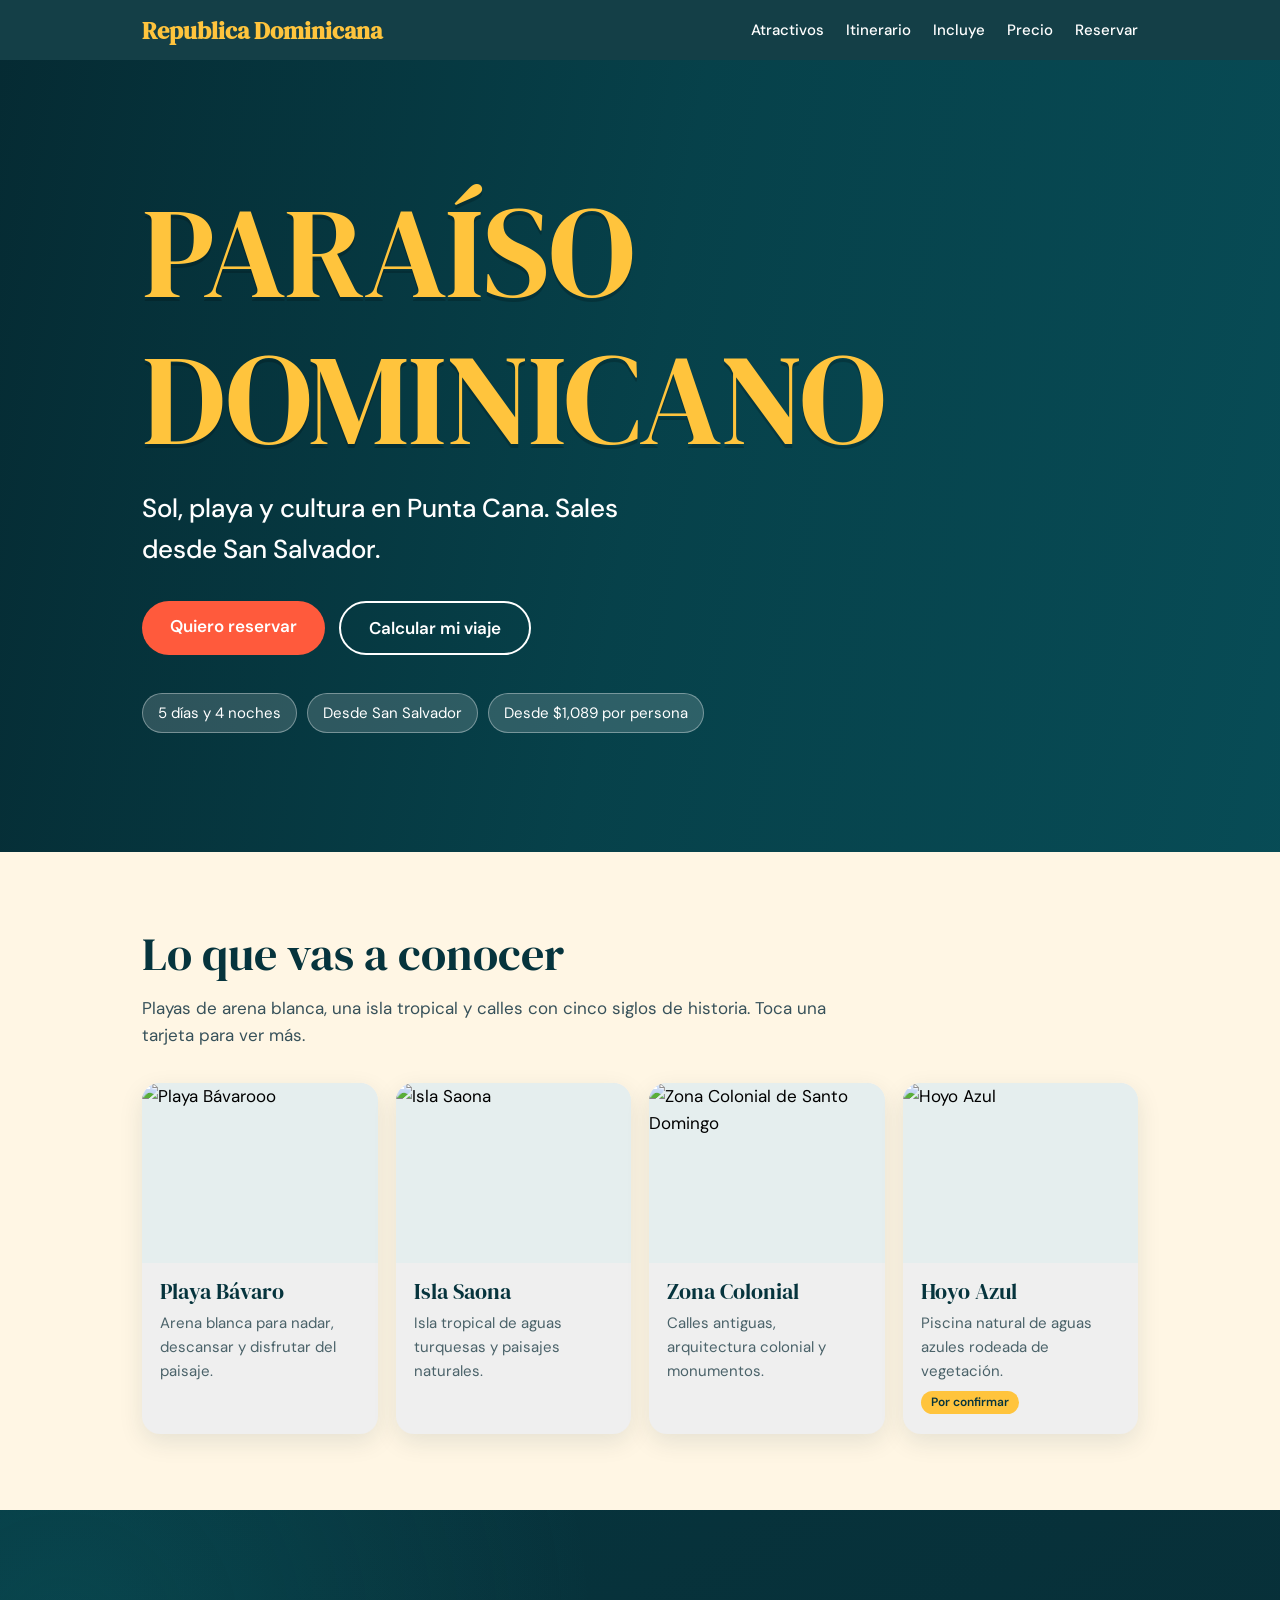
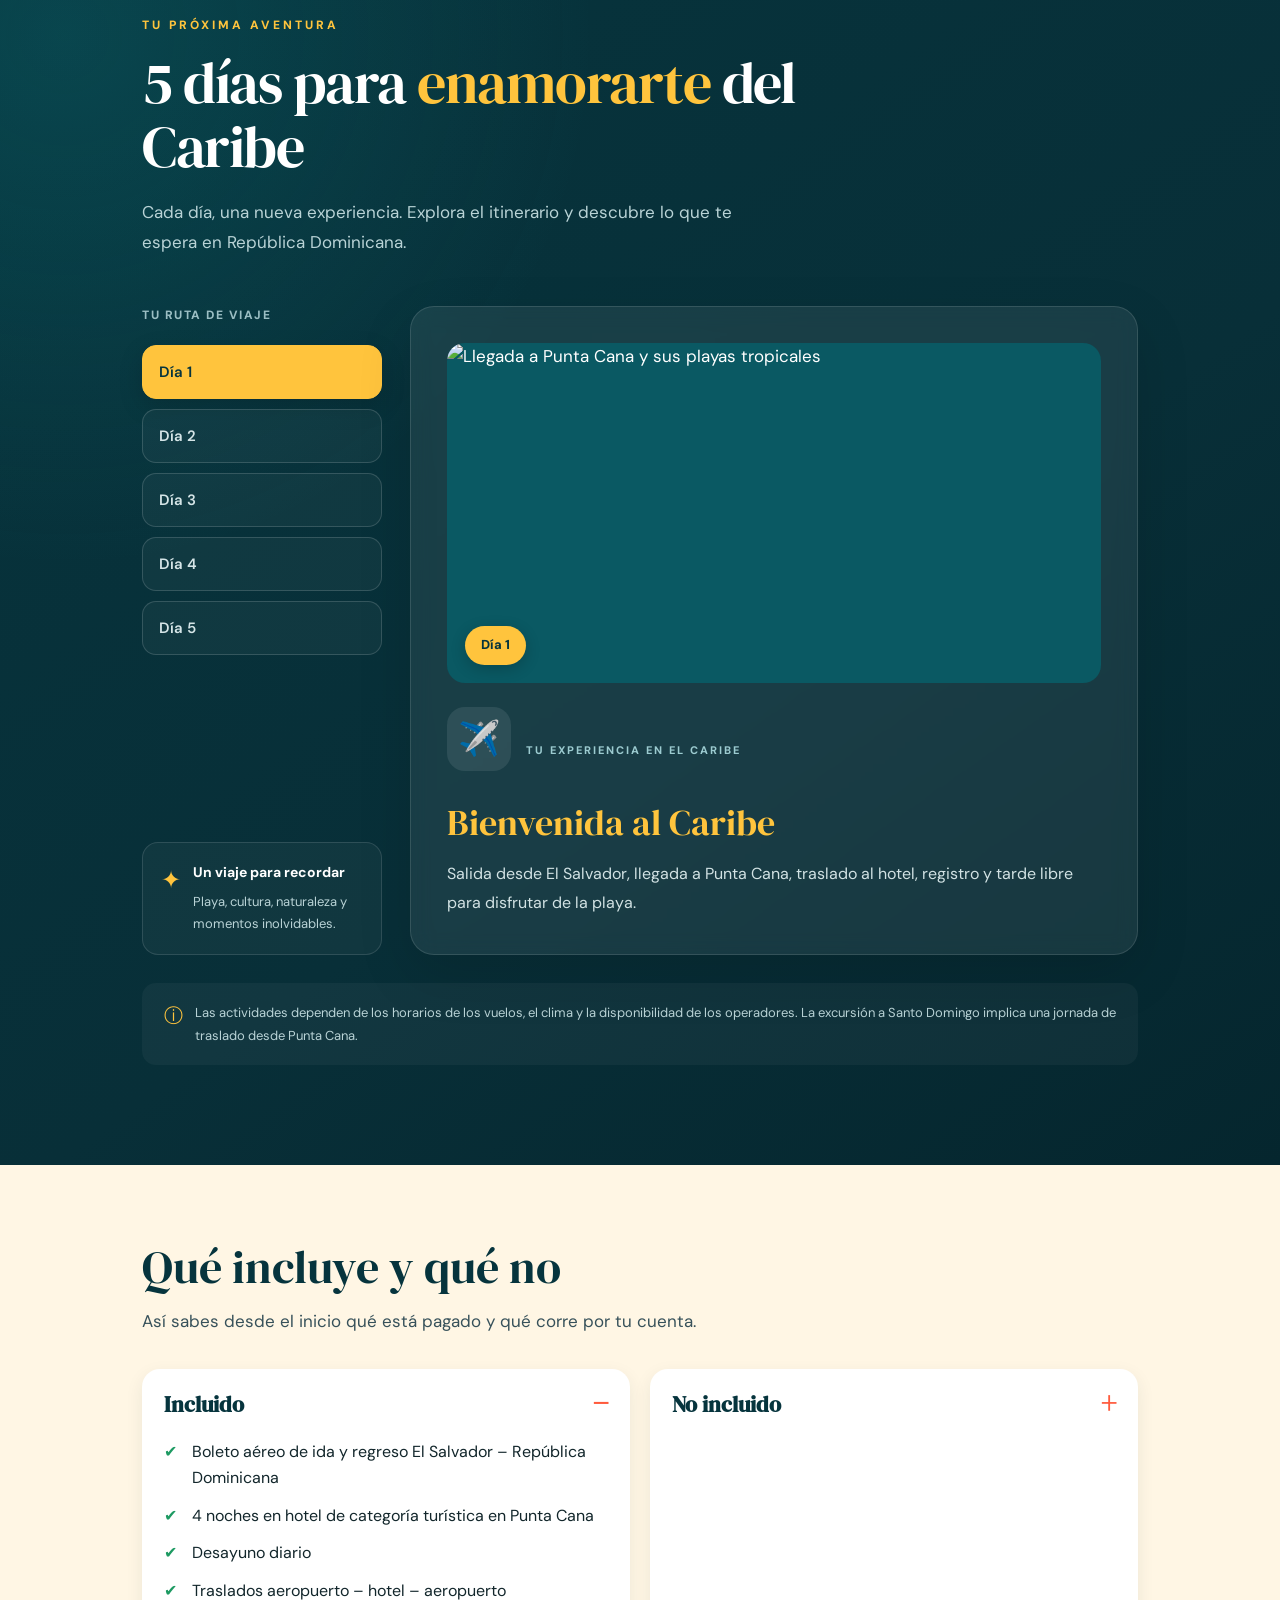
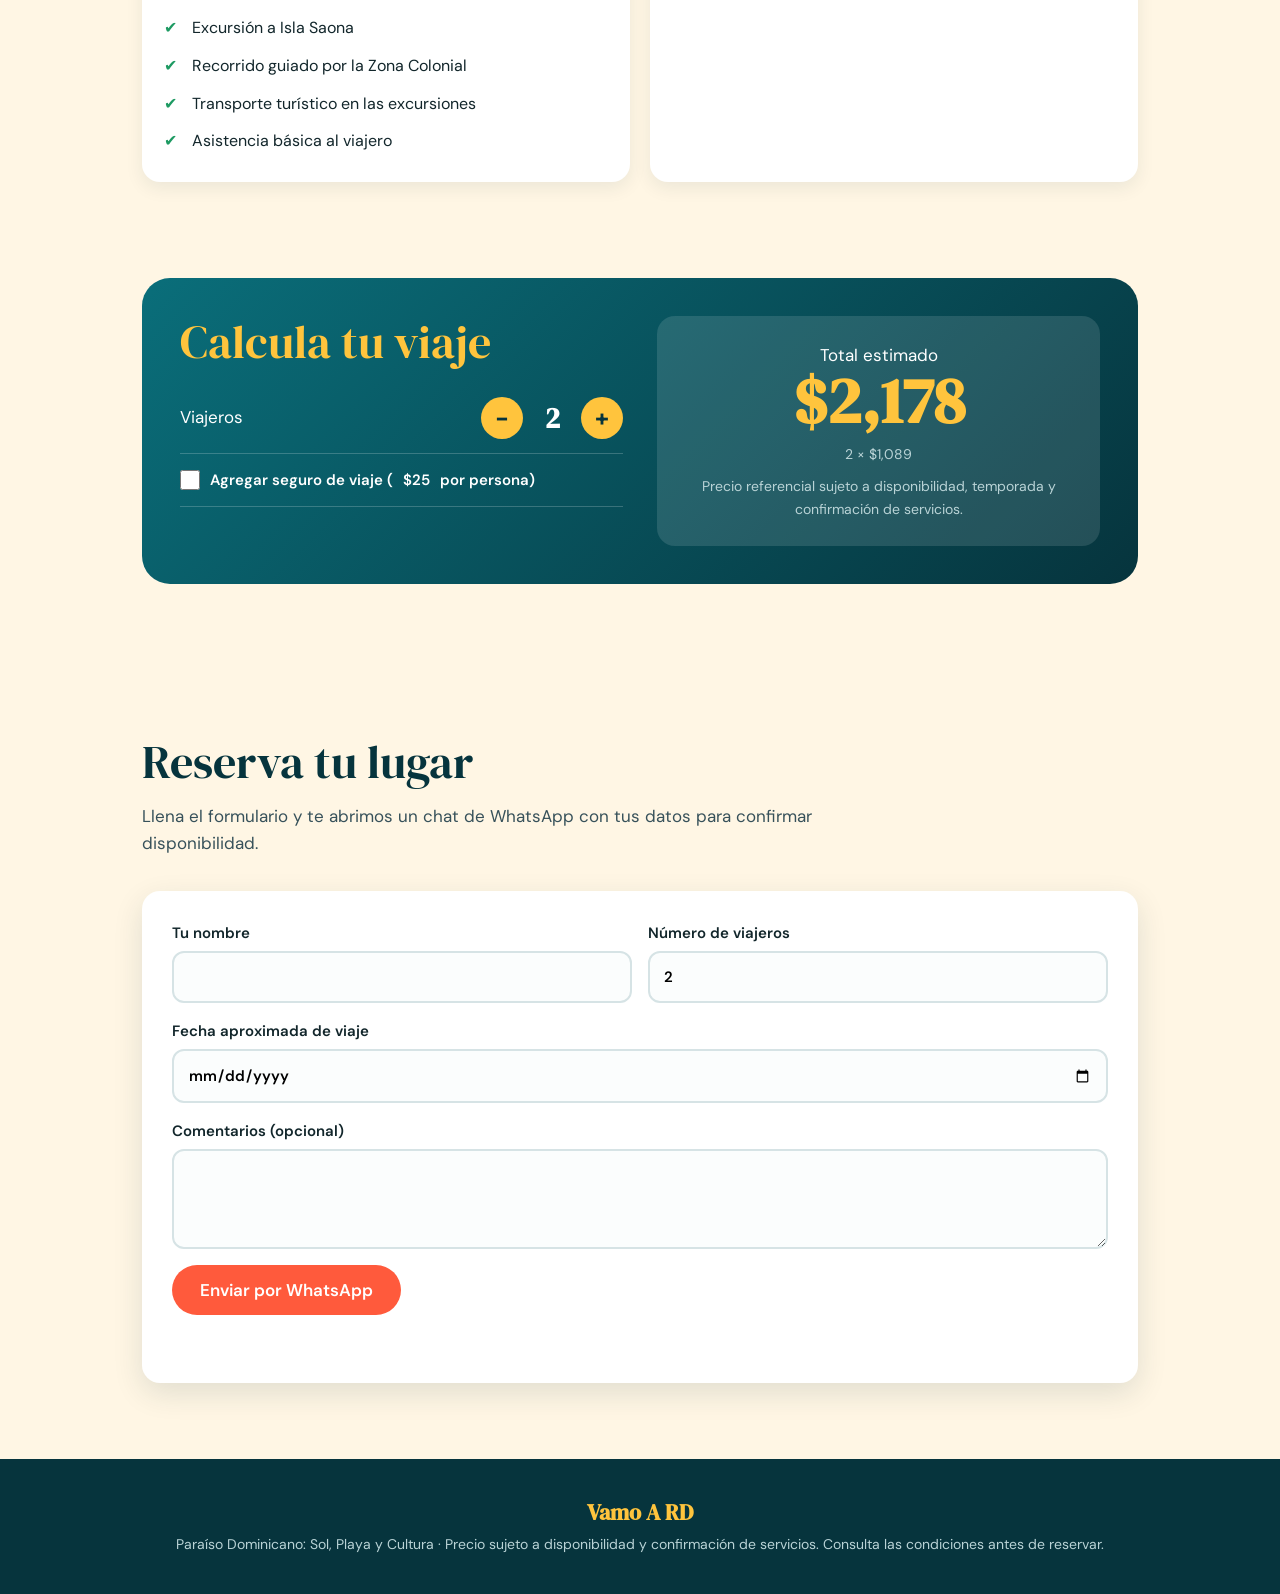
==== paraiso_dominicano.html @ 590156fb "segundo cambio" ====
<!DOCTYPE html>
<html lang="es">

<head>


  <link rel="preconnect" href="https://fonts.googleapis.com">
  <link rel="preconnect" href="https://fonts.gstatic.com" crossorigin>

  <link
    href="https://fonts.googleapis.com/css2?family=DM+Sans:wght@400;500;600;700;800&family=DM+Serif+Display:ital@0;1&display=swap"
    rel="stylesheet">


  <meta charset="utf-8">
  <meta name="viewport" content="width=device-width, initial-scale=1">
  <title>Vamo A RD | Paraíso Dominicano: Sol, Playa y Cultura</title>
  <meta name="description"
    content="5 días y 4 noches en Punta Cana: Playa Bávaro, Isla Saona y la Zona Colonial de Santo Domingo. Salida desde San Salvador.">
  <link rel="preconnect" href="https://fonts.googleapis.com">
  <link rel="preconnect" href="https://fonts.gstatic.com" crossorigin>
  <link
    href="https://fonts.googleapis.com/css2?family=Bricolage+Grotesque:opsz,wght@12..96,500;12..96,800&family=Figtree:wght@400;500;600&display=swap"
    rel="stylesheet">
  <style>
:root{
  --sea:#0a6e7a; --deep:#06343d; --sand:#fff6e4; --coral:#ff5a3c; --sun:#ffc43d; --ink:#12262b; --white:#fff;
  --r:18px;

  --f-heading: 'DM Serif Display', serif;
  --f-body: 'DM Sans', sans-serif;
}
*{box-sizing:border-box;margin:0}
html{scroll-behavior:smooth}
body{font-family:var(--f-body);color:var(--ink);background:var(--sand);line-height:1.6;font-size:17px}
h1,h2,h3{font-family:var(--f-heading);line-height:1.1}
a{color:inherit}
:focus-visible{outline:3px solid var(--coral);outline-offset:3px}
.wrap{max-width:1040px;margin:0 auto;padding:0 22px}
section{padding:76px 0}
h2{font-size:clamp(30px,5vw,46px);color:var(--deep);margin-bottom:14px;font-weight:800}
.lead{max-width:60ch;margin-bottom:34px;color:#37515a}
.btn{display:inline-block;background:var(--coral);color:#fff;font:600 17px var(--f-body);padding:14px 28px;border:0;border-radius:99px;cursor:pointer;text-decoration:none;transition:transform .15s,background .15s}
.btn:hover{transform:translateY(-2px);background:#e84727}
.btn.alt{background:transparent;border:2px solid #fff}
.btn.alt:hover{background:rgba(255,255,255,.15)}

/* nav */
nav{position:sticky;top:0;z-index:20;background:rgba(6,52,61,.94);backdrop-filter:blur(8px)}
nav .wrap{display:flex;align-items:center;justify-content:space-between;height:60px}
.logo{font:800 24px var(--f-heading);color:var(--sun);text-decoration:none}
nav ul{display:flex;gap:22px;list-style:none;padding:0}
nav ul a{color:#fff;text-decoration:none;font-weight:500;font-size:15px}
nav ul a:hover{color:var(--sun)}
@media(max-width:640px){nav ul li:not(:last-child){display:none}}

/* hero */
/* Hero con imagen de fondo */
.hero {
  color: #fff;
  padding: 0;
  min-height: 88vh;
  display: flex;
  align-items: center;

  background:
    linear-gradient(
      100deg,
      rgba(4, 24, 31, 0.78) 0%,
      rgba(4, 35, 42, 0.60) 50%,
      rgba(4, 24, 31, 0.40) 100%
    ),
    url('https://i.postimg.cc/SNchTGch/img2.jpgd') center center / cover no-repeat;

  background-color: var(--sea);
  background-attachment: scroll;
}

.hero .wrap {
  width: 100%;
  padding-top: 70px;
  padding-bottom: 70px;
}

.hero .wrap {
  padding-top: 70px;
  padding-bottom: 70px;
}

.hero h1 {
  font-size: clamp(54px, 12vw, 128px);
  font-weight: 800;
  letter-spacing: -0.03em;
  color: var(--sun);
  text-shadow: 0 4px 0 rgba(0, 0, 0, 0.18);
}

.hero p.sub {
  font-size: clamp(19px, 3vw, 26px);
  max-width: 30ch;
  margin: 14px 0 30px;
  font-weight: 500;
}

.hero .cta {
  display: flex;
  gap: 14px;
  flex-wrap: wrap;
}

.facts {
  display: flex;
  gap: 10px;
  flex-wrap: wrap;
  margin-top: 38px;
}

.facts span {
  background: rgba(255, 255, 255, 0.16);
  border: 1px solid rgba(255, 255, 255, 0.35);
  padding: 7px 15px;
  border-radius: 99px;
  font-size: 15px;
}

/* Atractivos */
.cards {
  display: grid;
  grid-template-columns: repeat(auto-fit, minmax(220px, 1fr));
  gap: 18px;
}

.card {
  border-radius: var(--r);
  overflow: hidden;
  box-shadow: 0 8px 24px rgba(6, 52, 61, 0.1);
  cursor: pointer;
  border: 0;
  text-align: left;
  font: inherit;
  padding: 0;
  transition: transform 0.2s;
  width: 100%;
  display: flex;
  flex-direction: column;
}

.card:hover {
  transform: translateY(-5px);
}

/* Contenedor de la imagen */
.card .pic {
  width: 100%;
  height: 180px;
  overflow: hidden;
  background-color: #e5eeee;
}

/* Imagen adaptable */
.card .pic img {
  display: block;
  width: 100%;
  height: 100%;
  object-fit: cover;
  object-position: center;
  transition: transform 0.4s ease;
}

/* Efecto al pasar el cursor */
.card:hover .pic img {
  transform: scale(1.05);
}

.card .txt {
  padding: 16px 18px 20px;
}

.card h3 {
  font-size: 22px;
  color: var(--deep);
}

.card p {
  font-size: 15px;
  color: #4a6269;
  margin-top: 6px;
}

.card .more {
  max-height: 0;
  overflow: hidden;
  transition: max-height 0.35s;
  font-size: 14px;
  color: var(--sea);
  font-weight: 500;
}

.card.open .more {
  max-height: 90px;
  margin-top: 10px;
}

.tag {
  display: inline-block;
  font-size: 12px;
  background: var(--sun);
  color: var(--deep);
  padding: 2px 10px;
  border-radius: 99px;
  font-weight: 600;
  margin-top: 8px;
}

/* Adaptación para móviles */
@media (max-width: 480px) {
  .cards {
    grid-template-columns: 1fr;
  }

  .card .pic {
    height: 200px;
  }
}


/* Imagen del itinerario */
.day-view {
  display: grid;
  grid-template-columns: minmax(0, 1fr);
  gap: 24px;
}

.day-image-wrap {
  position: relative;
  width: 100%;
  height: clamp(200px, 32vw, 340px);
  overflow: hidden;
  border-radius: 18px;
  background: #0a5963;
}

.day-image {
  display: block;
  width: 100%;
  height: 100%;
  object-fit: cover;
  object-position: center;
  transition: transform 0.5s ease;
}

.day-image-wrap:hover .day-image {
  transform: scale(1.04);
}

.day-badge {
  position: absolute;
  left: 18px;
  bottom: 18px;
  padding: 9px 16px;
  border-radius: 30px;
  background: var(--sun);
  color: var(--deep);
  font-size: 13px;
  font-weight: 800;
  box-shadow: 0 4px 15px rgba(0, 0, 0, 0.2);
}

.day-content .emoji {
  display: inline-flex;
  vertical-align: middle;
  margin: 0 10px 12px 0;
}

.day-kicker {
  color: #9ccbd0;
  font-size: 11px;
  font-weight: 800;
  letter-spacing: 2px;
}

.day-content h3 {
  margin-top: 8px;
}

.day-content p {
  max-width: 700px;
}

/* En pantallas pequeñas */
@media (max-width: 480px) {
  .day-view {
    gap: 18px;
  }

  .day-image-wrap {
    height: 210px;
    border-radius: 14px;
  }

  .day-badge {
    left: 12px;
    bottom: 12px;
  }
}

/* ===== ITINERARIO ===== */

.itin {
  position: relative;
  overflow: hidden;
  padding: 100px 0;
  color: #fff;
  background:
    radial-gradient(
      circle at 5% 10%,
      rgba(22, 165, 168, 0.16),
      transparent 32%
    ),
    linear-gradient(145deg, #06343d, #082f38 60%, #05262e);
}

/* Encabezado */
.itin-header {
  max-width: 700px;
  margin-bottom: 48px;
}

.itin-label {
  display: inline-block;
  color: var(--sun);
  font-size: 12px;
  font-weight: 800;
  letter-spacing: 3px;
  margin-bottom: 16px;
}

.itin h2 {
  color: #fff;
  font-size: clamp(34px, 5vw, 58px);
  line-height: 1.1;
  margin-bottom: 18px;
  letter-spacing: -1.5px;
}

.itin h2 span {
  color: var(--sun);
}

.itin .lead {
  color: #b9d3d6;
  font-size: 17px;
  line-height: 1.8;
  max-width: 600px;
}

/* Distribución */
.itin-layout {
  display: grid;
  grid-template-columns: 240px minmax(0, 1fr);
  gap: 28px;
  align-items: stretch;
}

/* Panel lateral */
.itin-sidebar {
  display: flex;
  flex-direction: column;
  gap: 20px;
}

.itin-select-label {
  color: #9bbec3;
  font-size: 12px;
  font-weight: 800;
  letter-spacing: 1.5px;
  margin: 0;
}

/* Botones de los días */
.tabs {
  display: flex;
  flex-direction: column;
  gap: 10px;
  margin: 0;
}

.tabs button {
  width: 100%;
  display: flex;
  align-items: center;
  justify-content: flex-start;
  gap: 12px;
  padding: 16px;
  border: 1px solid rgba(255, 255, 255, 0.15);
  border-radius: 14px;
  background: rgba(255, 255, 255, 0.04);
  color: #d5e5e7;
  font: 600 15px var(--f-body);
  cursor: pointer;
  text-align: left;
  transition: 0.25s ease;
}

.tabs button:hover {
  background: rgba(255, 255, 255, 0.09);
  border-color: rgba(255, 255, 255, 0.35);
  transform: translateX(3px);
}

.tabs button[aria-selected="true"] {
  background: var(--sun);
  color: var(--deep);
  border-color: var(--sun);
  box-shadow: 0 8px 25px rgba(0, 0, 0, 0.15);
}

/* Tarjeta informativa lateral */
.itin-tip {
  display: flex;
  gap: 12px;
  padding: 18px;
  margin-top: auto;
  border: 1px solid rgba(255, 255, 255, 0.12);
  border-radius: 16px;
  background: rgba(255, 255, 255, 0.04);
}

.itin-tip-icon {
  color: var(--sun);
  font-size: 24px;
}

.itin-tip strong {
  display: block;
  font-size: 14px;
  margin-bottom: 8px;
}

.itin-tip p {
  color: #b9d3d6;
  font-size: 13px;
  line-height: 1.7;
  margin: 0;
}

/* Contenido del día */
.panel {
  min-width: 0;
  min-height: 350px;
  padding: 36px;
  border: 1px solid rgba(255, 255, 255, 0.12);
  border-radius: 24px;
  background: rgba(255, 255, 255, 0.07);
  box-shadow: 0 20px 55px rgba(0, 0, 0, 0.12);
  backdrop-filter: blur(10px);
}

.panel h3 {
  color: var(--sun);
  font-size: clamp(26px, 3vw, 36px);
  line-height: 1.2;
  margin-bottom: 16px;
}

.panel p {
  color: #d2e2e4;
  font-size: 16px;
  line-height: 1.8;
}

.panel .emoji {
  display: inline-flex;
  align-items: center;
  justify-content: center;
  width: 64px;
  height: 64px;
  margin-bottom: 22px;
  border-radius: 18px;
  background: rgba(255, 255, 255, 0.09);
  font-size: 34px;
}

/* Nota inferior */
.itin-footer {
  display: flex;
  align-items: flex-start;
  gap: 12px;
  margin-top: 28px;
  padding: 18px 22px;
  border-radius: 14px;
  background: rgba(255, 255, 255, 0.04);
}

.itin-footer-icon {
  color: var(--sun);
  font-size: 19px;
}

.note,
.itin-footer p {
  color: #b9d3d6;
  font-size: 13px;
  line-height: 1.8;
  margin: 0;
}

/* Tabletas */
@media (max-width: 850px) {
  .itin {
    padding: 75px 0;
  }

  .itin-layout {
    grid-template-columns: 1fr;
    gap: 22px;
  }

  .tabs {
    flex-direction: row;
    flex-wrap: wrap;
  }

  .tabs button {
    width: auto;
    flex: 1 1 100px;
    justify-content: center;
  }

  .itin-tip {
    margin-top: 0;
  }

  .panel {
    padding: 28px;
  }
}

/* Móviles */
@media (max-width: 480px) {
  .itin {
    padding: 60px 0;
  }

  .itin-header {
    margin-bottom: 30px;
  }

  .itin h2 {
    letter-spacing: -0.8px;
  }

  .itin .lead {
    font-size: 15px;
  }

  .tabs {
    display: grid;
    grid-template-columns: repeat(3, minmax(0, 1fr));
    gap: 8px;
  }

  .tabs button {
    min-width: 0;
    padding: 12px 6px;
    font-size: 13px;
    border-radius: 11px;
  }

  .panel {
    min-height: 280px;
    padding: 22px 18px;
    border-radius: 18px;
  }

  .panel h3 {
    font-size: 27px;
  }

  .panel p {
    font-size: 14px;
  }

  .itin-footer {
    padding: 15px;
  }
}


/* incluye */
.two{display:grid;grid-template-columns:repeat(auto-fit,minmax(280px,1fr));gap:20px}
details{background:#fff;border-radius:var(--r);padding:6px 22px;box-shadow:0 6px 18px rgba(6,52,61,.08)}
summary{cursor:pointer;font:700 22px var(--f-heading);padding:14px 0;color:var(--deep);list-style:none}
summary::-webkit-details-marker{display:none}
summary::after{content:'+';float:right;color:var(--coral);font-size:28px;line-height:1}
details[open] summary::after{content:'−'}
details ul{padding:0 0 16px;list-style:none}
details li{padding:6px 0 6px 28px;position:relative;font-size:16px}
details.yes li::before{content:'✔';position:absolute;left:0;color:#1d9a62}
details.no li::before{content:'✕';position:absolute;left:0;color:var(--coral)}

/* calculadora */
.calc{background:linear-gradient(135deg,var(--sea),var(--deep));color:#fff;border-radius:28px;padding:38px;display:grid;grid-template-columns:1fr 1fr;gap:34px}
@media(max-width:760px){.calc{grid-template-columns:1fr;padding:26px}}
.calc h2{color:var(--sun)}
.row{display:flex;align-items:center;justify-content:space-between;gap:12px;padding:14px 0;border-bottom:1px solid rgba(255,255,255,.2)}
.step{display:flex;align-items:center;gap:14px}
.step button{width:42px;height:42px;border-radius:50%;border:0;background:var(--sun);color:var(--deep);font:800 24px var(--f-body);cursor:pointer}
.step output{font:800 28px var(--f-heading);min-width:30px;text-align:center}
.check{display:flex;gap:10px;align-items:center;cursor:pointer}
.check input{width:20px;height:20px;accent-color:var(--coral)}
.total{background:rgba(255,255,255,.12);border-radius:var(--r);padding:26px;align-self:center;text-align:center}
.total .big{font:800 clamp(44px,8vw,64px) var(--f-heading);color:var(--sun);line-height:1}
.total small{display:block;margin-top:10px;color:#b9d3d6;font-size:14px}

/* reserva */
form{background:#fff;border-radius:var(--r);padding:30px;box-shadow:0 10px 30px rgba(6,52,61,.12);display:grid;gap:16px;grid-template-columns:1fr 1fr}
form .full{grid-column:1/-1}
@media(max-width:640px){form{grid-template-columns:1fr}}
label{font-weight:600;font-size:15px;display:grid;gap:6px}
input[type=text],input[type=number],input[type=date],textarea{font:inherit;padding:12px 14px;border:2px solid #d6e3e5;border-radius:12px;background:#fbfdfd}
input:focus,textarea:focus{border-color:var(--sea);outline:none}
.msg{font-size:15px;color:#1d7a52;font-weight:600;min-height:22px}
.err{color:var(--coral)}

footer{background:var(--deep);color:#b9d3d6;padding:38px 0;font-size:14px;text-align:center}
footer strong{color:var(--sun);font:800 22px var(--f-heading);display:block;margin-bottom:6px}
@media(prefers-reduced-motion:reduce){*{transition:none!important;scroll-behavior:auto!important}}

/* Tipografía general */
body {
  font-family: var(--f-body);
}

/* Títulos */
h1,
h2,
h3 {
  font-family: var(--f-heading);
  font-weight: 400;
  line-height: 1.15;
}

/* Portada */
.hero h1 {
  font-family: var(--f-heading);
  font-weight: 400;
  letter-spacing: -1px;
}

/* Encabezados de secciones */
.itin h2,
.itin .panel h3,
.card h3 {
  font-family: var(--f-heading);
  font-weight: 400;
}

/* Textos, botones y formularios */
p,
a,
button,
input,
textarea,
select {
  font-family: var(--f-body);
}
</style>
</head>

<body>

  <nav>
    <div class="wrap">
      <a class="logo" href="#inicio">Republica Dominicana</a>
      <ul>
        <li><a href="#atractivos">Atractivos</a></li>
        <li><a href="#itinerario">Itinerario</a></li>
        <li><a href="#incluye">Incluye</a></li>
        <li><a href="#precio">Precio</a></li>
        <li><a href="#reservar">Reservar</a></li>
      </ul>
    </div>
  </nav>

  <header class="hero" id="inicio">
    <div class="wrap">
      <h1>PARAÍSO DOMINICANO</h1>
      <p class="sub">Sol, playa y cultura en Punta Cana. Sales desde San Salvador.</p>
      <div class="cta">
        <a class="btn" href="#reservar">Quiero reservar</a>
        <a class="btn alt" href="#precio">Calcular mi viaje</a>
      </div>
      <div class="facts">
        <span>5 días y 4 noches</span>
        <span>Desde San Salvador</span>
        <span>Desde $1,089 por persona</span>
      </div>
    </div>
  </header>

  <section id="atractivos">
    <div class="wrap">
      <h2>Lo que vas a conocer</h2>

      <p class="lead">
        Playas de arena blanca, una isla tropical y calles con cinco siglos
        de historia. Toca una tarjeta para ver más.
      </p>

      <div class="cards" id="cards">

        <button class="card">
          <div class="pic">
            <img src="https://i.ibb.co/Fb734fbS/img3.jpg" alt="Playa Bávarooo">
          </div>
          <div class="txt">
            <h3>Playa Bávaro</h3>
            <p>Arena blanca para nadar, descansar y disfrutar del paisaje.</p>
            <div class="more">
              Día 2: actividades recreativas y tiempo libre frente al mar.
            </div>
          </div>
        </button>

        <button class="card">
          <div class="pic">
            <img src="https://i.ibb.co/PGpk5X5L/img1.jpg" alt="Isla Saona">
          </div>
          <div class="txt">
            <h3>Isla Saona</h3>
            <p>Isla tropical de aguas turquesas y paisajes naturales.</p>
            <div class="more">
              Día 3: excursión de día completo en embarcación, con almuerzo incluido.
            </div>
          </div>
        </button>

        <button class="card">
          <div class="pic">
            <img src="https://i.ibb.co/PzcPVJXF/img4.jpg" alt="Zona Colonial de Santo Domingo">
          </div>
          <div class="txt">
            <h3>Zona Colonial</h3>
            <p>Calles antiguas, arquitectura colonial y monumentos.</p>
            <div class="more">
              Día 4: recorrido guiado por Santo Domingo, su historia y su gastronomía.
            </div>
          </div>
        </button>

        <button class="card">
          <div class="pic">
            <img src="https://i.ibb.co/WNT9d5PV/img2.jpg" alt="Hoyo Azul">
          </div>
          <div class="txt">
            <h3>Hoyo Azul</h3>
            <p>Piscina natural de aguas azules rodeada de vegetación.</p>
            <div class="more">
              Atractivo de la zona. Se confirma su inclusión según el itinerario.
            </div>
            <span class="tag">Por confirmar</span>
          </div>
        </button>

      </div>
    </div>
  </section>


  <section class="itin" id="itinerario">
    <div class="wrap">

      <div class="itin-header">
        <span class="itin-label">TU PRÓXIMA AVENTURA</span>
        <h2>5 días para <span>enamorarte</span> del Caribe</h2>
        <p class="lead">
          Cada día, una nueva experiencia. Explora el itinerario
          y descubre lo que te espera en República Dominicana.
        </p>
      </div>

      <div class="itin-layout">

        <div class="itin-sidebar">
          <p class="itin-select-label">TU RUTA DE VIAJE</p>

          <div class="tabs" role="tablist" id="tabs" aria-label="Días del itinerario">
          </div>

          <div class="itin-tip">
            <span class="itin-tip-icon">✦</span>
            <div>
              <strong>Un viaje para recordar</strong>
              <p>Playa, cultura, naturaleza y momentos inolvidables.</p>
            </div>
          </div>
        </div>

        <div class="panel" id="panel" role="tabpanel" aria-live="polite">
        </div>

      </div>

      <div class="itin-footer">
        <span class="itin-footer-icon">ⓘ</span>
        <p>
          Las actividades dependen de los horarios de los vuelos,
          el clima y la disponibilidad de los operadores. La excursión
          a Santo Domingo implica una jornada de traslado desde Punta Cana.
        </p>
      </div>

    </div>
  </section>

  <section id="incluye">
    <div class="wrap">
      <h2>Qué incluye y qué no</h2>
      <p class="lead">Así sabes desde el inicio qué está pagado y qué corre por tu cuenta.</p>
      <div class="two">
        <details class="yes" open>
          <summary>Incluido</summary>
          <ul>
            <li>Boleto aéreo de ida y regreso El Salvador – República Dominicana</li>
            <li>4 noches en hotel de categoría turística en Punta Cana</li>
            <li>Desayuno diario</li>
            <li>Traslados aeropuerto – hotel – aeropuerto</li>
            <li>Excursión a Isla Saona</li>
            <li>Recorrido guiado por la Zona Colonial</li>
            <li>Transporte turístico en las excursiones</li>
            <li>Asistencia básica al viajero</li>
          </ul>
        </details>
        <details class="no">
          <summary>No incluido</summary>
          <ul>
            <li>Gastos personales y compras de recuerdos</li>
            <li>Bebidas y comidas no especificadas</li>
            <li>Propinas</li>
            <li>Seguro de viaje (se contrata aparte)</li>
            <li>Actividades opcionales</li>
            <li>Cargos por equipaje no incluido en la tarifa aérea</li>
          </ul>
        </details>
      </div>
    </div>
  </section>

  <section id="precio" style="padding-top:20px">
    <div class="wrap">
      <div class="calc">
        <div>
          <h2>Calcula tu viaje</h2>
          <div class="row"><span>Viajeros</span>
            <div class="step"><button type="button" id="minus" aria-label="Menos viajeros">−</button><output
                id="n">2</output><button type="button" id="plus" aria-label="Más viajeros">+</button></div>
          </div>
          <div class="row"><label class="check"><input type="checkbox" id="seguro"> Agregar seguro de viaje (<span
                id="segPrecio"></span> por persona)</label></div>
        </div>
        <div class="total">
          <div>Total estimado</div>
          <div class="big" id="total">$0</div>
          <small id="detalle"></small>
          <small>Precio referencial sujeto a disponibilidad, temporada y confirmación de servicios.</small>
        </div>
      </div>
    </div>
  </section>

  <section id="reservar">
    <div class="wrap">
      <h2>Reserva tu lugar</h2>
      <p class="lead">Llena el formulario y te abrimos un chat de WhatsApp con tus datos para confirmar disponibilidad.
      </p>
      <form id="form" novalidate>
        <label>Tu nombre<input type="text" id="nombre" required autocomplete="name"></label>
        <label>Número de viajeros<input type="number" id="viajeros" min="1" max="20" value="2"></label>
        <label class="full">Fecha aproximada de viaje<input type="date" id="fecha"></label>
        <label class="full">Comentarios (opcional)<textarea id="coment" rows="3"></textarea></label>
        <div class="full"><button class="btn" type="submit">Enviar por WhatsApp</button></div>
        <p class="full msg" id="msg" role="status"></p>
      </form>
    </div>
  </section>

  <footer>
    <div class="wrap">
      <strong>Vamo A RD</strong>
      Paraíso Dominicano: Sol, Playa y Cultura · Precio sujeto a disponibilidad y confirmación de servicios. Consulta
      las condiciones antes de reservar.
    </div>
  </footer>

  <script>
/* ===== CONFIGURACIÓN ===== */
const CONFIG = {
  whatsapp: "50300000000",
  precioPersona: 1089,
  precioSeguro: 25,
  dias: [
    { t: "Día 1", n: "Bienvenida al Caribe", e: "✈️", img: "https://i.ibb.co/b5gbrVZM/img6.jpg", alt: "Llegada a Punta Cana y sus playas tropicales", d: "Salida desde El Salvador, llegada a Punta Cana, traslado al hotel, registro y tarde libre para disfrutar de la playa." },
    { t: "Día 2", n: "Sol y playa en Bávaro", e: "🏖️", img: "https://i.ibb.co/WWCFCDSM/img7.jpg", alt: "Arena blanca y aguas turquesas de Playa Bávaro", d: "Desayuno en el hotel, visita a Playa Bávaro, actividades recreativas y tiempo libre para disfrutar del mar." },
    { t: "Día 3", n: "Aventura en Isla Saona", e: "🏝️", img: "https://i.ibb.co/39SCqL54/img9.jpg", alt: "Paisaje tropical de Isla Saona y sus aguas cristalinas", d: "Excursión de día completo a Isla Saona, recorrido en embarcación según el operador, tiempo para nadar en zonas autorizadas y almuerzo durante la excursión." },
    { t: "Día 4", n: "Cultura dominicana", e: "🏛️", img: "https://i.ibb.co/Q36GJRmz/img5.png", alt: "Arquitectura histórica de la Zona Colonial de Santo Domingo", d: "Excursión a Santo Domingo para recorrer la Zona Colonial y conocer su historia, arquitectura y gastronomía. Regreso al hotel según el horario contratado." },
    { t: "Día 5", n: "Despedida del Caribe", e: "🌅", img: "https://i.ibb.co/twcxf4G3/img10.jpg", alt: "Atardecer tropical en el Caribe", d: "Desayuno, tiempo libre según el horario del vuelo, traslado al aeropuerto y regreso a El Salvador." }
  ]
};
const $ = id => document.getElementById(id);
const usd = v => "$" + v.toLocaleString("en-US");
document.querySelectorAll(".card").forEach(c => c.addEventListener("click", () => c.classList.toggle("open")));
const tabs = $("tabs"), panel = $("panel");
function showDay(i) {
  [...tabs.children].forEach((b, j) => {
    b.setAttribute("aria-selected", j === i ? "true" : "false");
    b.setAttribute("tabindex", j === i ? "0" : "-1");
  });
  const x = CONFIG.dias[i];
  panel.innerHTML = `
    <div class="day-view">
      <div class="day-image-wrap">
        <img class="day-image" src="${x.img}" alt="${x.alt}" loading="lazy">
        <span class="day-badge">${x.t}</span>
      </div>
      <div class="day-content">
        <span class="emoji">${x.e}</span>
        <span class="day-kicker">TU EXPERIENCIA EN EL CARIBE</span>
        <h3>${x.n}</h3>
        <p>${x.d}</p>
      </div>
    </div>`;
  const tab = tabs.children[i];
  if (tab) panel.setAttribute("aria-labelledby", tab.id);
}
CONFIG.dias.forEach((x, i) => {
  const b = document.createElement("button");
  b.type = "button";
  b.id = `tab-dia-${i + 1}`;
  b.setAttribute("role", "tab");
  b.setAttribute("aria-controls", "panel");
  b.setAttribute("aria-selected", "false");
  b.setAttribute("tabindex", "-1");
  b.textContent = x.t;
  b.onclick = () => showDay(i);
  tabs.appendChild(b);
});
showDay(0);
let n = 2;
$("segPrecio").textContent = usd(CONFIG.precioSeguro);
function calc() {
  const seg = $("seguro").checked ? CONFIG.precioSeguro : 0;
  $("n").textContent = n;
  $("total").textContent = usd(n * (CONFIG.precioPersona + seg));
  $("detalle").textContent = `${n} × ${usd(CONFIG.precioPersona)}` + (seg ? ` + ${n} × ${usd(seg)} de seguro` : "");
  $("viajeros").value = n;
}
$("minus").onclick = () => { if (n > 1) { n--; calc(); } };
$("plus").onclick = () => { if (n < 20) { n++; calc(); } };
$("seguro").onchange = calc;
$("viajeros").addEventListener("input", e => {
  const v = parseInt(e.target.value, 10);
  if (v >= 1 && v <= 20) { n = v; calc(); }
});
calc();
$("form").addEventListener("submit", e => {
  e.preventDefault();
  const nombre = $("nombre").value.trim(), msg = $("msg");
  if (!nombre) {
    msg.className = "full msg err";
    msg.textContent = "Escribe tu nombre para continuar.";
    $("nombre").focus();
    return;
  }
  const fecha = $("fecha").value ? ` Fecha aproximada: ${$("fecha").value}.` : "";
  const com = $("coment").value.trim() ? ` Comentarios: ${$("coment").value.trim()}` : "";
  const seg = $("seguro").checked ? " Con seguro de viaje." : "";
  const texto = `Hola, soy ${nombre}. Quiero reservar el paquete Vamo A RD (Paraíso Dominicano) para ${n} persona(s).${seg}${fecha}${com} Total estimado: ${$("total").textContent}.`;
  window.open(`https://wa.me/${CONFIG.whatsapp}?text=${encodeURIComponent(texto)}`, "_blank");
  msg.className = "full msg";
  msg.textContent = "Abrimos WhatsApp con tus datos. Envía el mensaje para completar la solicitud.";
});
</script>
</body>

</html>
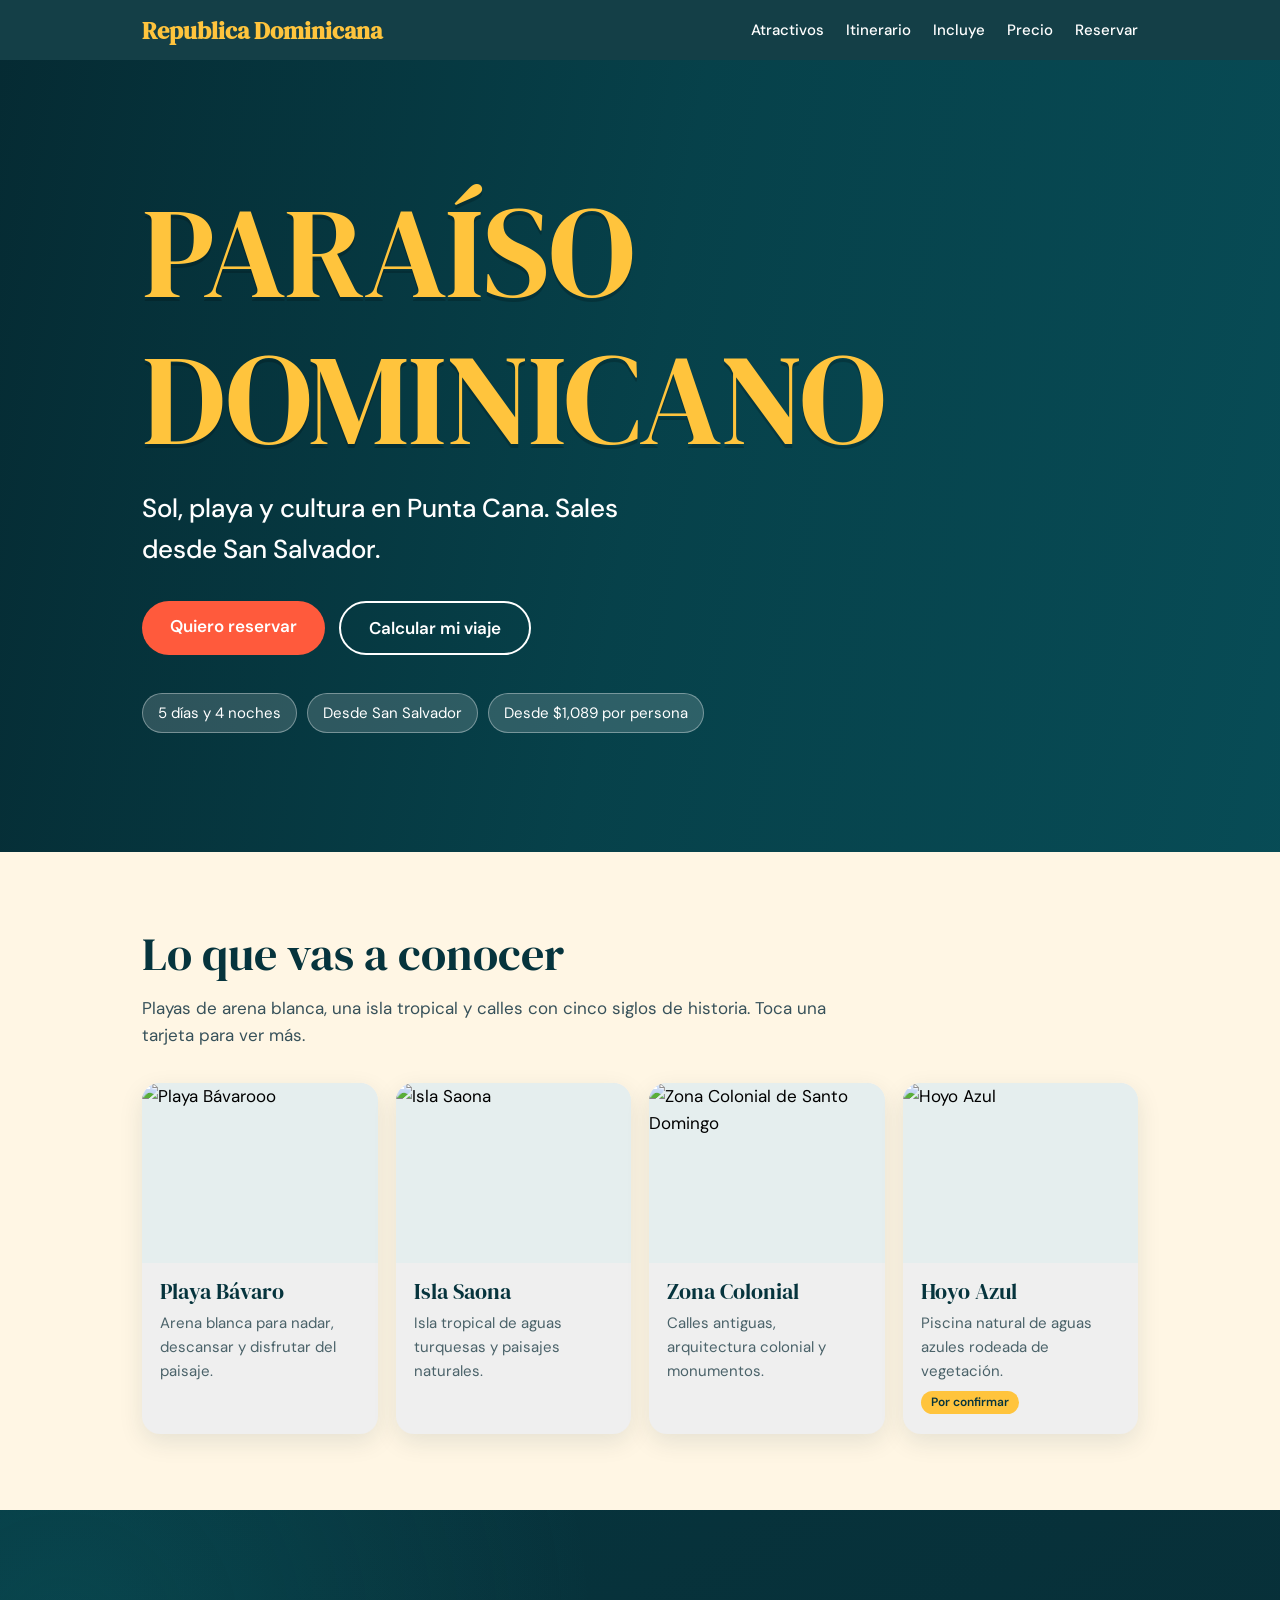
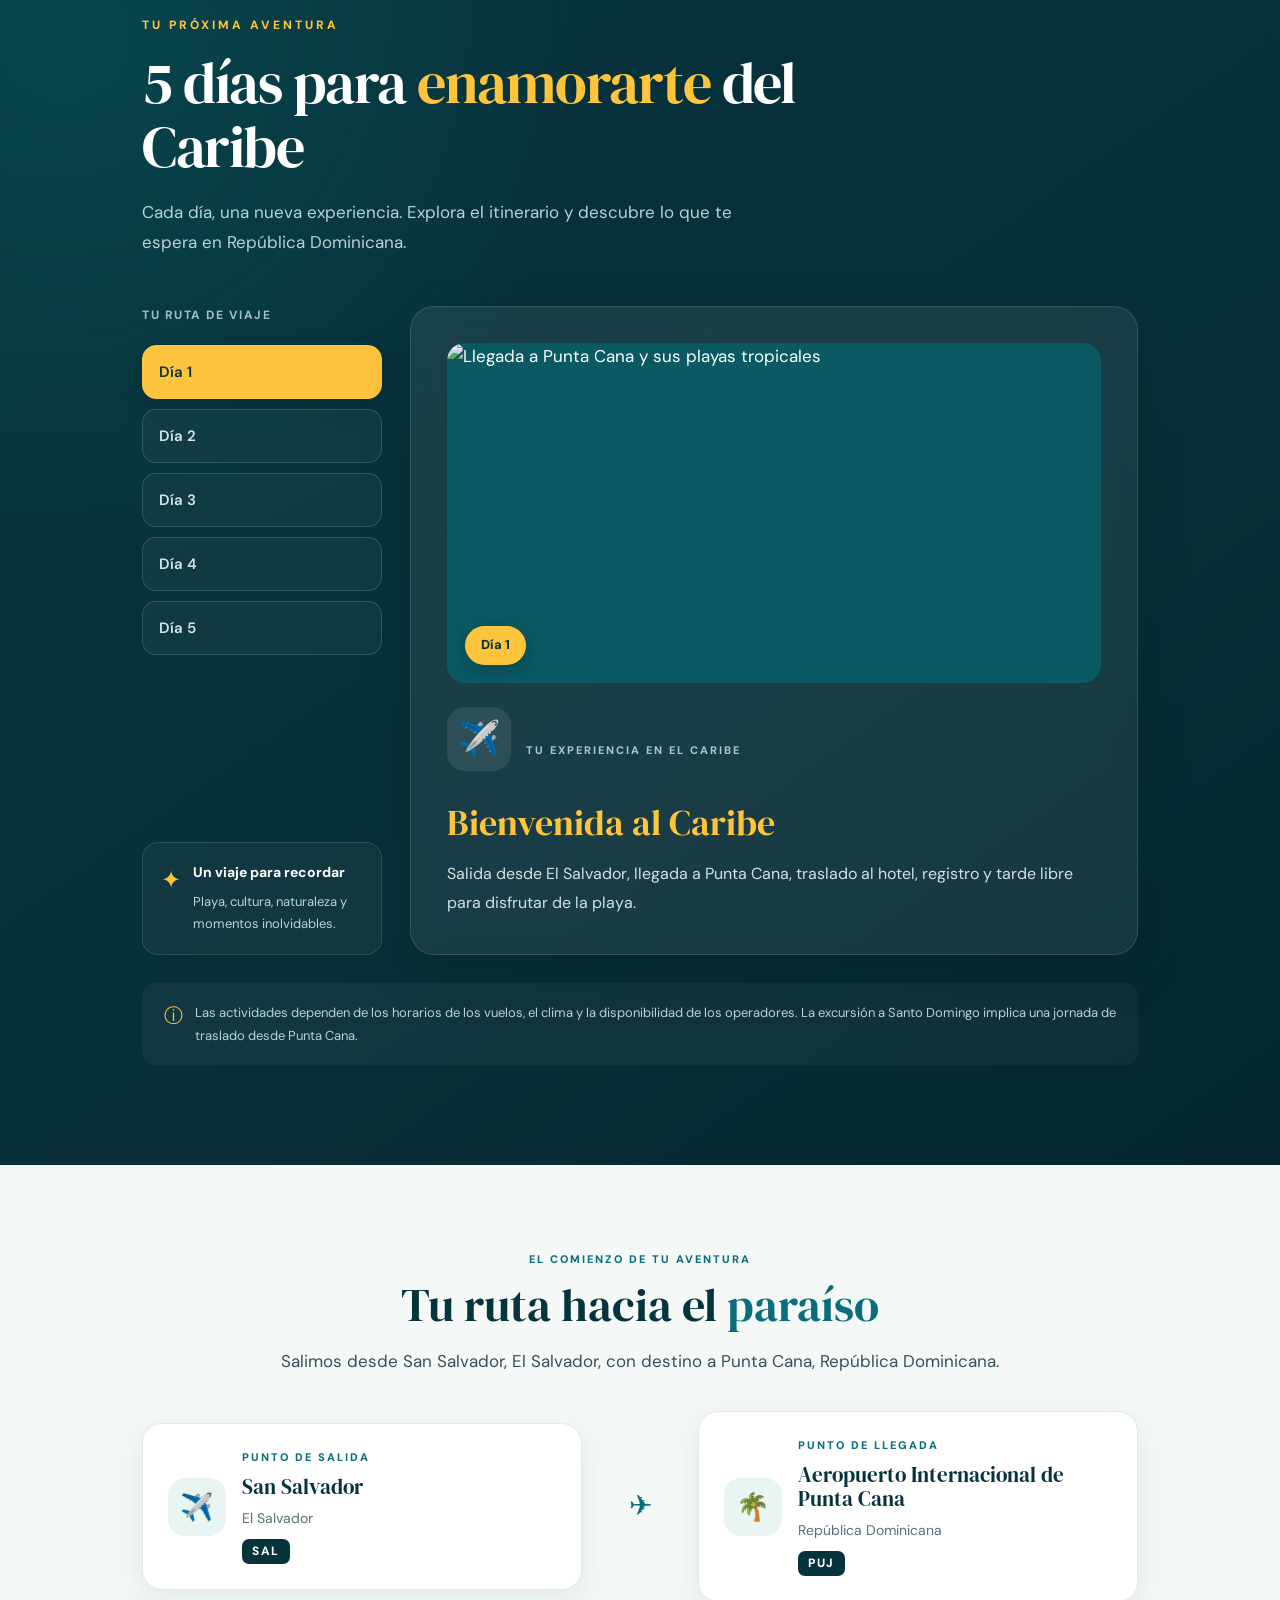
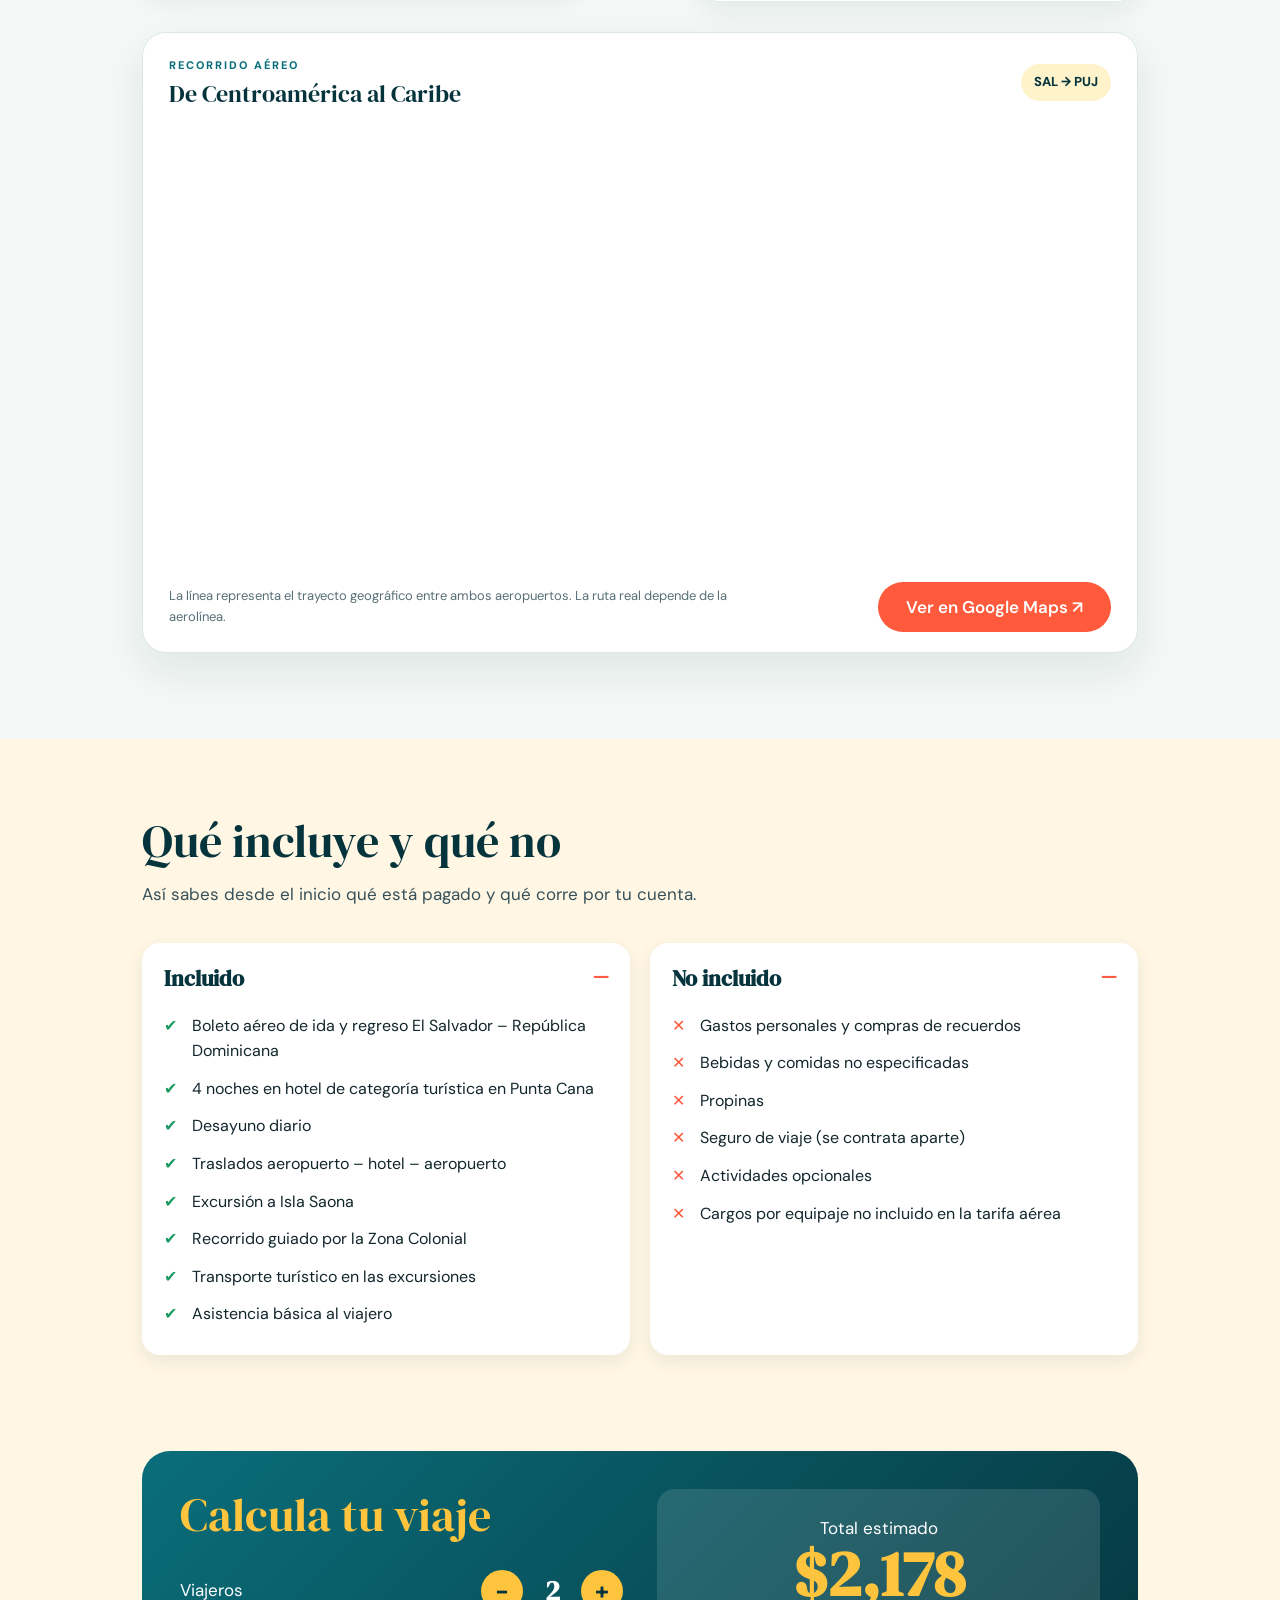
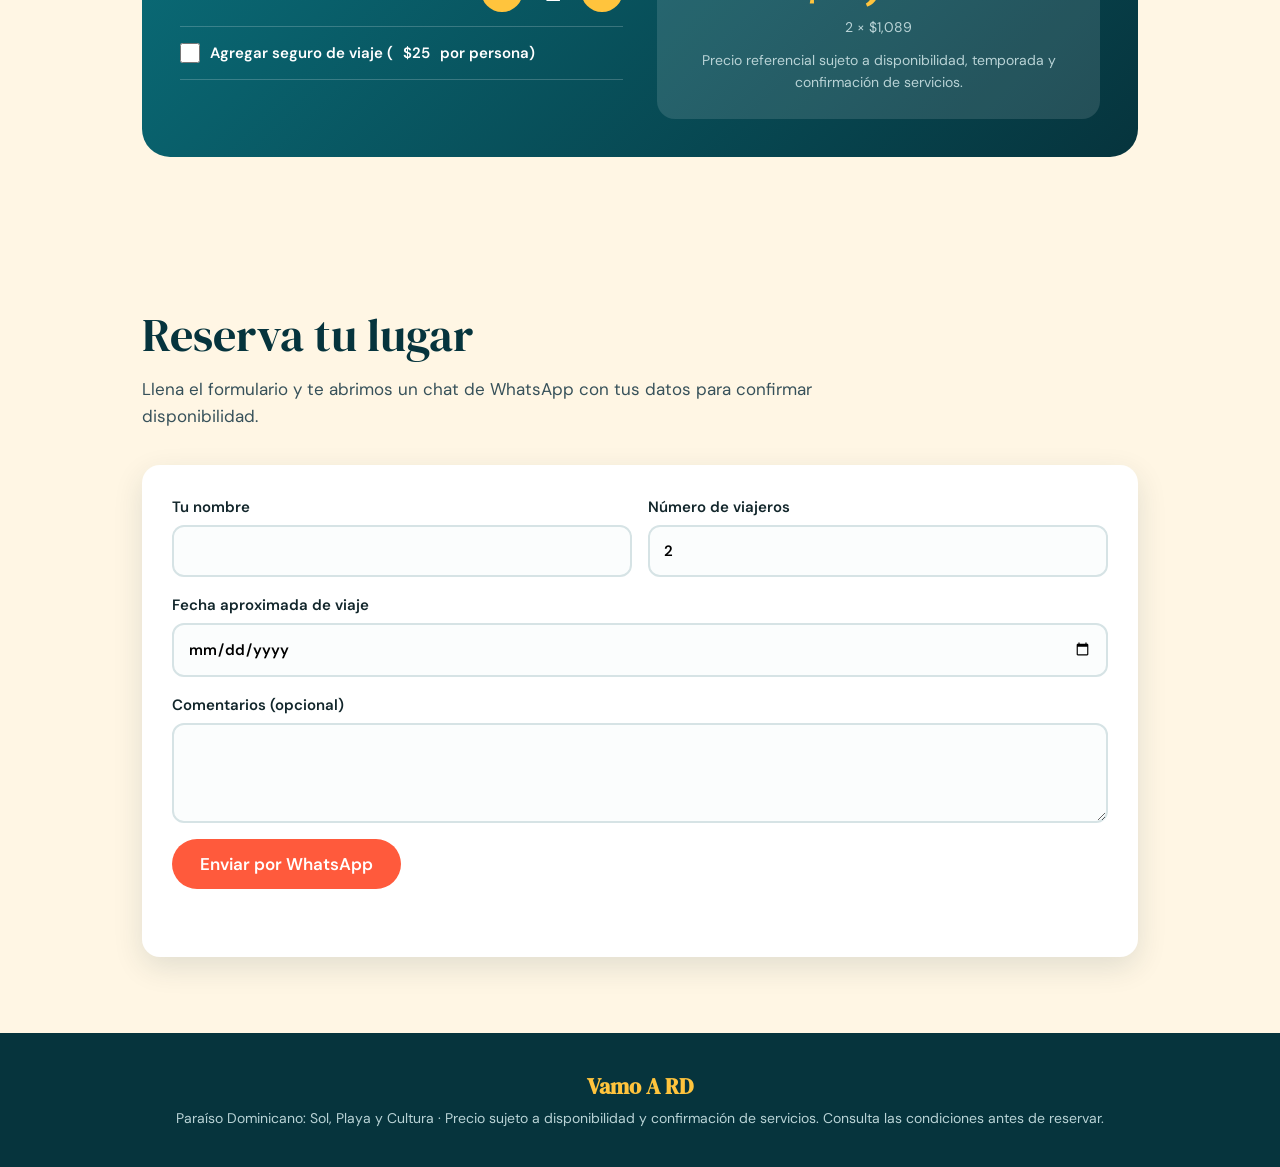
==== commit cd3efcc6: "tercer cambio" ====
--- a/paraiso_dominicano.html
+++ b/paraiso_dominicano.html
@@ -665,6 +665,176 @@
 select {
   font-family: var(--f-body);
 }
+
+/* ===== RUTA DEL VIAJE ===== */
+.route-section {
+  background: #f4f8f6;
+  padding: 86px 0;
+}
+
+.route-heading {
+  max-width: 720px;
+  margin: 0 auto 36px;
+  text-align: center;
+}
+
+.route-eyebrow,
+.route-label {
+  display: block;
+  color: var(--sea);
+  font-size: 11px;
+  font-weight: 800;
+  letter-spacing: 2px;
+}
+
+.route-heading h2 {
+  margin: 10px 0 16px;
+}
+
+.route-heading h2 span {
+  color: var(--sea);
+}
+
+.route-heading .lead {
+  margin: 0 auto;
+}
+
+.route-stops {
+  display: grid;
+  grid-template-columns: 1fr 80px 1fr;
+  align-items: center;
+  gap: 18px;
+  margin-bottom: 30px;
+}
+
+.route-stop {
+  display: flex;
+  align-items: center;
+  gap: 16px;
+  min-height: 150px;
+  padding: 25px;
+  background: #fff;
+  border: 1px solid #e1ebea;
+  border-radius: 20px;
+  box-shadow: 0 10px 28px rgba(6, 52, 61, .07);
+}
+
+.route-icon {
+  flex-shrink: 0;
+  display: grid;
+  place-items: center;
+  width: 58px;
+  height: 58px;
+  border-radius: 17px;
+  background: #e9f5f3;
+  font-size: 27px;
+}
+
+.route-stop h3 {
+  margin: 8px 0;
+  color: var(--deep);
+  font-size: 21px;
+  overflow-wrap: anywhere;
+}
+
+.route-stop p {
+  color: #587077;
+  font-size: 14px;
+}
+
+.airport-code {
+  display: inline-block;
+  margin-top: 10px;
+  padding: 3px 10px;
+  border-radius: 7px;
+  background: var(--deep);
+  color: #fff;
+  font-size: 12px;
+  font-weight: 800;
+  letter-spacing: 1.5px;
+}
+
+.route-connector {
+  text-align: center;
+  color: var(--sea);
+  font-size: 28px;
+}
+
+.route-map-card {
+  overflow: hidden;
+  border: 1px solid #dce8e7;
+  border-radius: 24px;
+  background: #fff;
+  box-shadow: 0 18px 44px rgba(6, 52, 61, .09);
+}
+
+.route-map-title {
+  display: flex;
+  justify-content: space-between;
+  align-items: center;
+  gap: 16px;
+  padding: 24px 26px;
+}
+
+.route-map-title h3 {
+  margin-top: 5px;
+  color: var(--deep);
+  font-size: 24px;
+}
+
+.route-map-badge {
+  padding: 8px 13px;
+  border-radius: 99px;
+  background: #fff3cb;
+  color: var(--deep);
+  font-size: 13px;
+  font-weight: 800;
+}
+
+.flight-map {
+  width: 100%;
+  height: 430px;
+  background: url("https://i.ibb.co/4RP2KrQP/img12.jpg") center center / cover no-repeat;
+}
+
+.route-map-footer {
+  display: flex;
+  align-items: center;
+  justify-content: space-between;
+  gap: 18px;
+  padding: 20px 26px;
+}
+
+.route-map-footer p {
+  max-width: 62ch;
+  color: #587077;
+  font-size: 13px;
+}
+
+@media (max-width: 760px) {
+  .route-section {
+    padding: 60px 0;
+  }
+
+  .route-stops {
+    grid-template-columns: 1fr;
+    gap: 12px;
+  }
+
+  .route-connector {
+    transform: rotate(90deg);
+  }
+
+  .route-map-title,
+  .route-map-footer {
+    align-items: flex-start;
+    flex-direction: column;
+  }
+
+  .flight-map {
+    height: 340px;
+  }
+}
 </style>
 </head>
 
@@ -813,6 +983,71 @@
 
     </div>
   </section>
+
+  <!-- Ruta del viaje -->
+<section id="ruta" class="route-section">
+  <div class="wrap">
+    <div class="route-heading">
+      <span class="route-eyebrow">EL COMIENZO DE TU AVENTURA</span>
+      <h2>Tu ruta hacia el <span>paraíso</span></h2>
+      <p class="lead">
+        Salimos desde San Salvador, El Salvador,
+        con destino a Punta Cana, República Dominicana.
+      </p>
+    </div>
+
+    <div class="route-stops">
+      <article class="route-stop">
+        <div class="route-icon">✈️</div>
+        <div>
+          <span class="route-label">PUNTO DE SALIDA</span>
+          <h3>San Salvador</h3>
+          <p>El Salvador</p>
+          <span class="airport-code">SAL</span>
+        </div>
+      </article>
+
+      <div class="route-connector">✈</div>
+
+      <article class="route-stop">
+        <div class="route-icon">🌴</div>
+        <div>
+          <span class="route-label">PUNTO DE LLEGADA</span>
+          <h3>Aeropuerto Internacional de Punta Cana</h3>
+          <p>República Dominicana</p>
+          <span class="airport-code">PUJ</span>
+        </div>
+      </article>
+    </div>
+
+    <div class="route-map-card">
+      <div class="route-map-title">
+        <div>
+          <span class="route-label">RECORRIDO AÉREO</span>
+          <h3>De Centroamérica al Caribe</h3>
+        </div>
+        <span class="route-map-badge">SAL → PUJ</span>
+      </div>
+
+      <div id="flight-map" class="flight-map"></div>
+
+      <div class="route-map-footer">
+        <p>
+          La línea representa el trayecto geográfico entre ambos
+          aeropuertos. La ruta real depende de la aerolínea.
+        </p>
+
+        <a
+          class="btn"
+          href="https://www.google.com/maps/dir/?api=1&origin=El+Salvador+International+Airport&destination=Punta+Cana+International+Airport"
+          target="_blank"
+          rel="noopener noreferrer">
+          Ver en Google Maps ↗
+        </a>
+      </div>
+    </div>
+  </div>
+</section>
 
   <section id="incluye">
     <div class="wrap">
@@ -832,7 +1067,7 @@
             <li>Asistencia básica al viajero</li>
           </ul>
         </details>
-        <details class="no">
+        <details class="no" open>
           <summary>No incluido</summary>
           <ul>
             <li>Gastos personales y compras de recuerdos</li>
